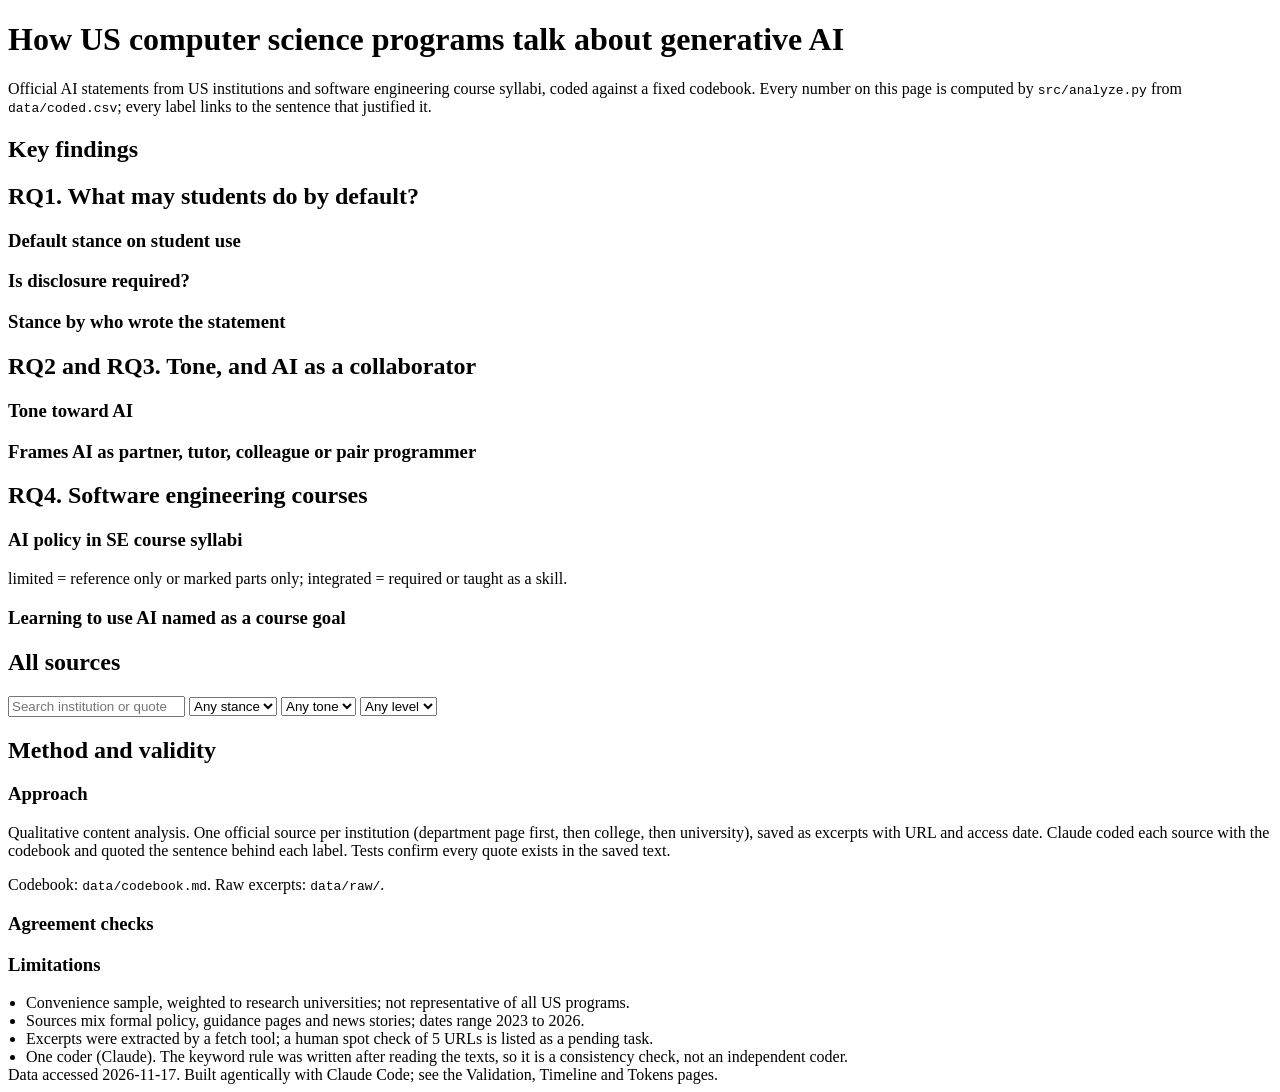
==== docs/index.html @ 12c26025 "P11: blind second coder, live source spot check, review notes, reflection draft, publish Co-Authored" ====
<!doctype html>
<html lang="en">
<head>
<meta charset="utf-8">
<meta name="viewport" content="width=device-width, initial-scale=1">
<title>CS GenAI Policies</title>
<link rel="stylesheet" href="assets/style.css">
</head>
<body>
<main>
  <h1>How US computer science programs talk about generative AI</h1>
  <p class="lede">Official AI statements from <span id="nInst"></span> US institutions and <span id="nSe"></span> software engineering course syllabi, coded against a fixed codebook. Every number on this page is computed by <code>src/analyze.py</code> from <code>data/coded.csv</code>; every label links to the sentence that justified it.</p>

  <div class="tiles" id="tiles"></div>

  <h2>Key findings</h2>
  <div class="card"><ul id="findings" style="margin:0;padding-left:20px"></ul></div>

  <h2>RQ1. What may students do by default?</h2>
  <div class="grid">
    <div class="card"><h3>Default stance on student use</h3><div id="cStance"></div></div>
    <div class="card"><h3>Is disclosure required?</h3><div id="cDisc"></div></div>
  </div>
  <div class="card" style="margin-top:14px"><h3>Stance by who wrote the statement</h3>
    <div class="grid" id="cLevel"></div></div>

  <h2>RQ2 and RQ3. Tone, and AI as a collaborator</h2>
  <div class="grid">
    <div class="card"><h3>Tone toward AI</h3><div id="cTone"></div></div>
    <div class="card"><h3>Frames AI as partner, tutor, colleague or pair programmer</h3><div id="cCollab"></div><div id="collabQuotes" class="note" style="margin-top:10px"></div></div>
  </div>

  <h2>RQ4. Software engineering courses</h2>
  <div class="grid">
    <div class="card"><h3>AI policy in SE course syllabi</h3><div id="cSe"></div>
      <p class="note">limited = reference only or marked parts only; integrated = required or taught as a skill.</p></div>
    <div class="card"><h3>Learning to use AI named as a course goal</h3><div id="cGoal"></div></div>
  </div>
  <div class="tablewrap" style="margin-top:14px" id="tSe"></div>

  <h2>All sources</h2>
  <div class="controls">
    <input type="search" id="q" placeholder="Search institution or quote…" aria-label="Search sources">
    <select id="fStance" aria-label="Filter by stance"><option value="">Any stance</option></select>
    <select id="fTone" aria-label="Filter by tone"><option value="">Any tone</option></select>
    <select id="fLevel" aria-label="Filter by level"><option value="">Any level</option></select>
  </div>
  <p class="note" id="count"></p>
  <div class="tablewrap" id="tSrc"></div>

  <h2>Method and validity</h2>
  <div class="grid">
    <div class="card"><h3>Approach</h3>
      <p>Qualitative content analysis. One official source per institution (department page first, then college, then university), saved as excerpts with URL and access date. Claude coded each source with the codebook and quoted the sentence behind each label. Tests confirm every quote exists in the saved text.</p>
      <p class="note">Codebook: <code>data/codebook.md</code>. Raw excerpts: <code>data/raw/</code>.</p></div>
    <div class="card"><h3>Agreement checks</h3><div id="validity"></div></div>
    <div class="card"><h3>Limitations</h3><ul style="margin:0;padding-left:18px">
      <li>Convenience sample, weighted to research universities; not representative of all US programs.</li>
      <li>Sources mix formal policy, guidance pages and news stories; dates range 2023 to 2026.</li>
      <li>Excerpts were extracted by a fetch tool; a human spot check of 5 URLs is listed as a pending task.</li>
      <li>One coder (Claude). The keyword rule was written after reading the texts, so it is a consistency check, not an independent coder.</li>
    </ul></div>
  </div>
  <footer>Data accessed 2026-11-17. Built agentically with Claude Code; see the Validation, Timeline and Tokens pages.</footer>
</main>
<script src="assets/common.js"></script>
<script src="data/findings.js"></script>
<script>
nav("index.html");
const F = window.DATA_FINDINGS, N = F.n_institutions;
const get = (arr, l) => (arr.find((d) => d.label === l) || { n: 0 }).n;
const pct = (n, d = N) => Math.round((n / d) * 100) + "%";
document.getElementById("nInst").textContent = N;
document.getElementById("nSe").textContent = F.n_se_courses;

const instr = get(F.stance, "instructor_decides"), collabYes = get(F.collaboration, "yes");
const seInt = get(F.se_stance, "integrated"), seProh = get(F.se_stance, "prohibited");
const kv = F.validity.keyword_vs_claude;
document.getElementById("tiles").innerHTML = [
  [N, "institutions coded"],
  [pct(instr), "leave the decision to each instructor"],
  [pct(collabYes), "frame AI as a collaborator"],
  [`${seInt} of ${F.n_se_courses}`, "SE courses integrate or require AI"],
  [kv.kappa.toFixed(2), "kappa, keyword rule vs Claude"],
].map(([v, l]) => `<div class="tile"><div class="v">${v}</div><div class="l">${l}</div></div>`).join("");

const lv = F.stance_by_level, inst = F.institutions;
const deptN = inst.filter((r) => r.level === "department").length, uniN = inst.filter((r) => r.level === "university").length;
const encDept = get(lv.department, "encouraged"), encAll = get(F.stance, "encouraged");
const instrUni = get(lv.university, "instructor_decides");
const pos = get(F.tone, "positive"), cau = get(F.tone, "cautious");
const posDept = inst.filter((r) => r.level === "department" && r.tone === "positive").length;
const posUni = inst.filter((r) => r.level === "university" && r.tone === "positive").length;
const discReq = get(F.disclosure, "required"), discNo = get(F.disclosure, "not_stated");
document.getElementById("findings").innerHTML = [
  `<b>Instructor discretion is the norm.</b> ${instr} of ${N} sources (${pct(instr)}) set no default and hand the decision to each instructor. At the university level this is ${instrUni} of ${uniN}.`,
  `<b>Departments take positions; universities defer.</b> ${encDept === encAll ? "All " + encAll : encDept + " of " + encAll} sources that encourage student use are department pages (${encDept} of ${deptN} department sources). ${get(lv.university, "encouraged") === 0 ? "No" : get(lv.university, "encouraged")} university-level source${get(lv.university, "encouraged") === 1 ? "" : "s"} in the sample encourage${get(lv.university, "encouraged") === 1 ? "s" : ""} use.`,
  `<b>Tone is mostly balanced, rarely negative.</b> ${pos} sources are positive, ${get(F.tone, "balanced")} balanced and ${cau} cautious. Positive tone: departments ${posDept} of ${deptN} (${pct(posDept, deptN)}), universities ${posUni} of ${uniN} (${pct(posUni, uniN)}).`,
  `<b>Collaboration language is a minority view.</b> ${collabYes} of ${N} sources describe AI as a partner, tutor, colleague or pair programmer; the rest call it a tool or a risk.`,
  `<b>Disclosure is not universal.</b> ${discReq} sources require students to disclose AI use; ${discNo} do not mention disclosure at all.`,
  `<b>SE courses are ahead of policy.</b> ${seProh} of ${F.n_se_courses} SE syllabi ban AI outright; ${seInt} integrate or require it, and ${get(F.se_learning_goal, "yes")} name learning to use AI well as a course goal.`,
].map((s) => `<li style="margin:4px 0">${s}</li>`).join("");

barList(document.getElementById("cStance"), F.stance, N);
barList(document.getElementById("cDisc"), F.disclosure, N);
barList(document.getElementById("cTone"), F.tone, N);
barList(document.getElementById("cCollab"), F.collaboration, N);
barList(document.getElementById("cSe"), F.se_stance, F.n_se_courses);
barList(document.getElementById("cGoal"), F.se_learning_goal, F.n_se_courses);
const lvEl = document.getElementById("cLevel");
for (const level of ["department", "college", "university"]) {
  const box = document.createElement("div");
  const n = inst.filter((r) => r.level === level).length;
  box.innerHTML = `<h3 style="font-weight:600">${level} (n=${n})</h3><div></div>`;
  lvEl.appendChild(box);
  barList(box.lastElementChild, lv[level], n);
}
document.getElementById("collabQuotes").innerHTML = inst.filter((r) => r.ai_collaboration === "yes")
  .map((r) => `${esc(r.institution)}: <q>${esc(r.collab_quote)}</q>`).join("<br>");

table(document.getElementById("tSe"), [
  { key: "institution", label: "Institution" },
  { key: "course", label: "Course" },
  { key: "term", label: "Term" },
  { key: "stance", label: "Stance", render: (r) => `<span class="pill">${nice(r.stance)}</span>` },
  { key: "stance_quote", label: "Evidence", render: (r) => `<q>${esc(r.stance_quote)}</q> <a href="${esc(r.url)}" target="_blank" rel="noopener">source</a>` },
], F.se_courses);

const v = F.validity, h = v.blind_vs_claude;
document.getElementById("validity").innerHTML =
  `<p><b>Keyword rule vs Claude (stance):</b> ${kv.agree}/${kv.n} agree, Cohen's kappa ${kv.kappa.toFixed(3)}.</p>
   <details><summary>${kv.disagreements.length} disagreements</summary><ul>${kv.disagreements.map((d) => `<li>${esc(d.institution)}: Claude <i>${nice(d.claude)}</i>, rule <i>${nice(d.keyword)}</i></li>`).join("")}</ul></details>
   <p><b>Blind second coder (${h.sample_size} rows):</b> ${h.status === "pending" ? '<span class="pill skip">pending</span> <code>data/blind_labels.csv</code> is empty' :
     ["stance", "tone", "ai_collaboration"].map((k) => `${nice(k)} ${h[k].agree}/${h[k].n}, kappa ${h[k].kappa == null ? "n/a" : h[k].kappa.toFixed(2)}`).join("; ")}</p>
   <p class="note">The second coder was a fresh Claude session given only the codebook and the 10 raw excerpt files; it never saw the main labels. It is an independent pass, not a human coder, so it tests whether the codebook is clear rather than whether the labels match human judgment.</p>
   ${h.disagreements && h.disagreements.length ? `<details><summary>${h.disagreements.length} blind coder disagreements</summary><ul>${h.disagreements.map((d) => `<li>${esc(d.id)} (${nice(d.field)}): main <i>${nice(d.main)}</i>, blind <i>${nice(d.blind)}</i></li>`).join("")}</ul></details>` : ""}`;

for (const [id, key] of [["fStance", "stance"], ["fTone", "tone"], ["fLevel", "level"]]) {
  const s = document.getElementById(id);
  [...new Set(inst.map((r) => r[key]))].sort().forEach((x) => s.insertAdjacentHTML("beforeend", `<option value="${x}">${nice(x)}</option>`));
  s.addEventListener("change", drawSrc);
}
document.getElementById("q").addEventListener("input", drawSrc);
function drawSrc() {
  const q = document.getElementById("q").value.toLowerCase();
  const fs = document.getElementById("fStance").value, ft = document.getElementById("fTone").value, fl = document.getElementById("fLevel").value;
  const rows = inst.filter((r) => (!fs || r.stance === fs) && (!ft || r.tone === ft) && (!fl || r.level === fl) &&
    (!q || [r.institution, r.stance_quote, r.tone_quote, r.collab_quote, r.coder_note].join(" ").toLowerCase().includes(q)));
  document.getElementById("count").textContent = `${rows.length} of ${N} sources`;
  table(document.getElementById("tSrc"), [
    { key: "institution", label: "Institution", render: (r) => `<b>${esc(r.institution)}</b><br><span class="note">${esc(nice(r.inst_type))}</span>` },
    { key: "level", label: "Level" },
    { key: "stance", label: "Stance", render: (r) => `<span class="pill">${nice(r.stance)}</span><br><q>${esc(r.stance_quote)}</q>` },
    { key: "tone", label: "Tone", render: (r) => `<span class="pill">${r.tone}</span><br><q>${esc(r.tone_quote)}</q>` },
    { key: "ai_collaboration", label: "Collab." },
    { key: "disclosure", label: "Disclosure", render: (r) => nice(r.disclosure) },
    { key: "source_title", label: "Source", render: (r) => `<a href="${esc(r.url.split(" ;")[0])}" target="_blank" rel="noopener">${esc(r.source_title)}</a><br><span class="note">${esc(r.source_date || "date not shown")}</span>${r.coder_note ? `<br><span class="note">Note: ${esc(r.coder_note)}</span>` : ""}` },
  ], rows);
}
drawSrc();
</script>
</body>
</html>
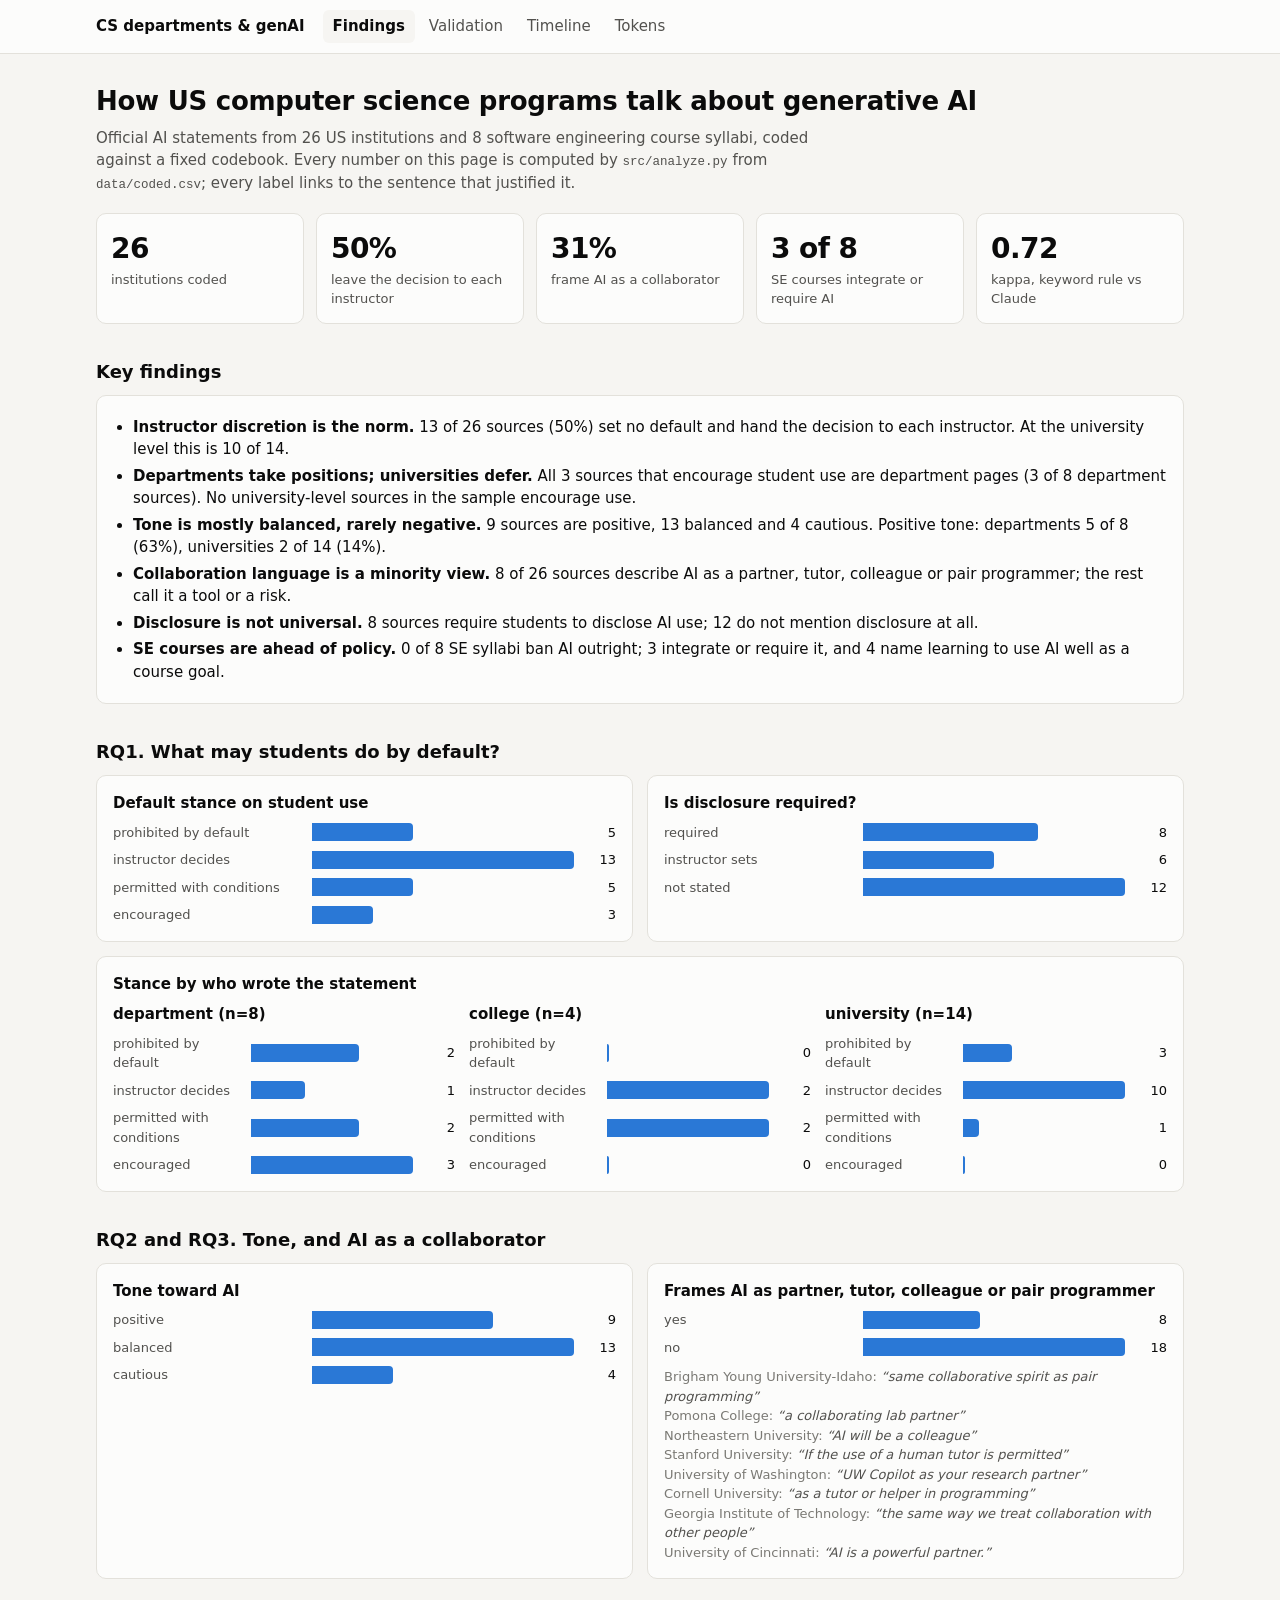
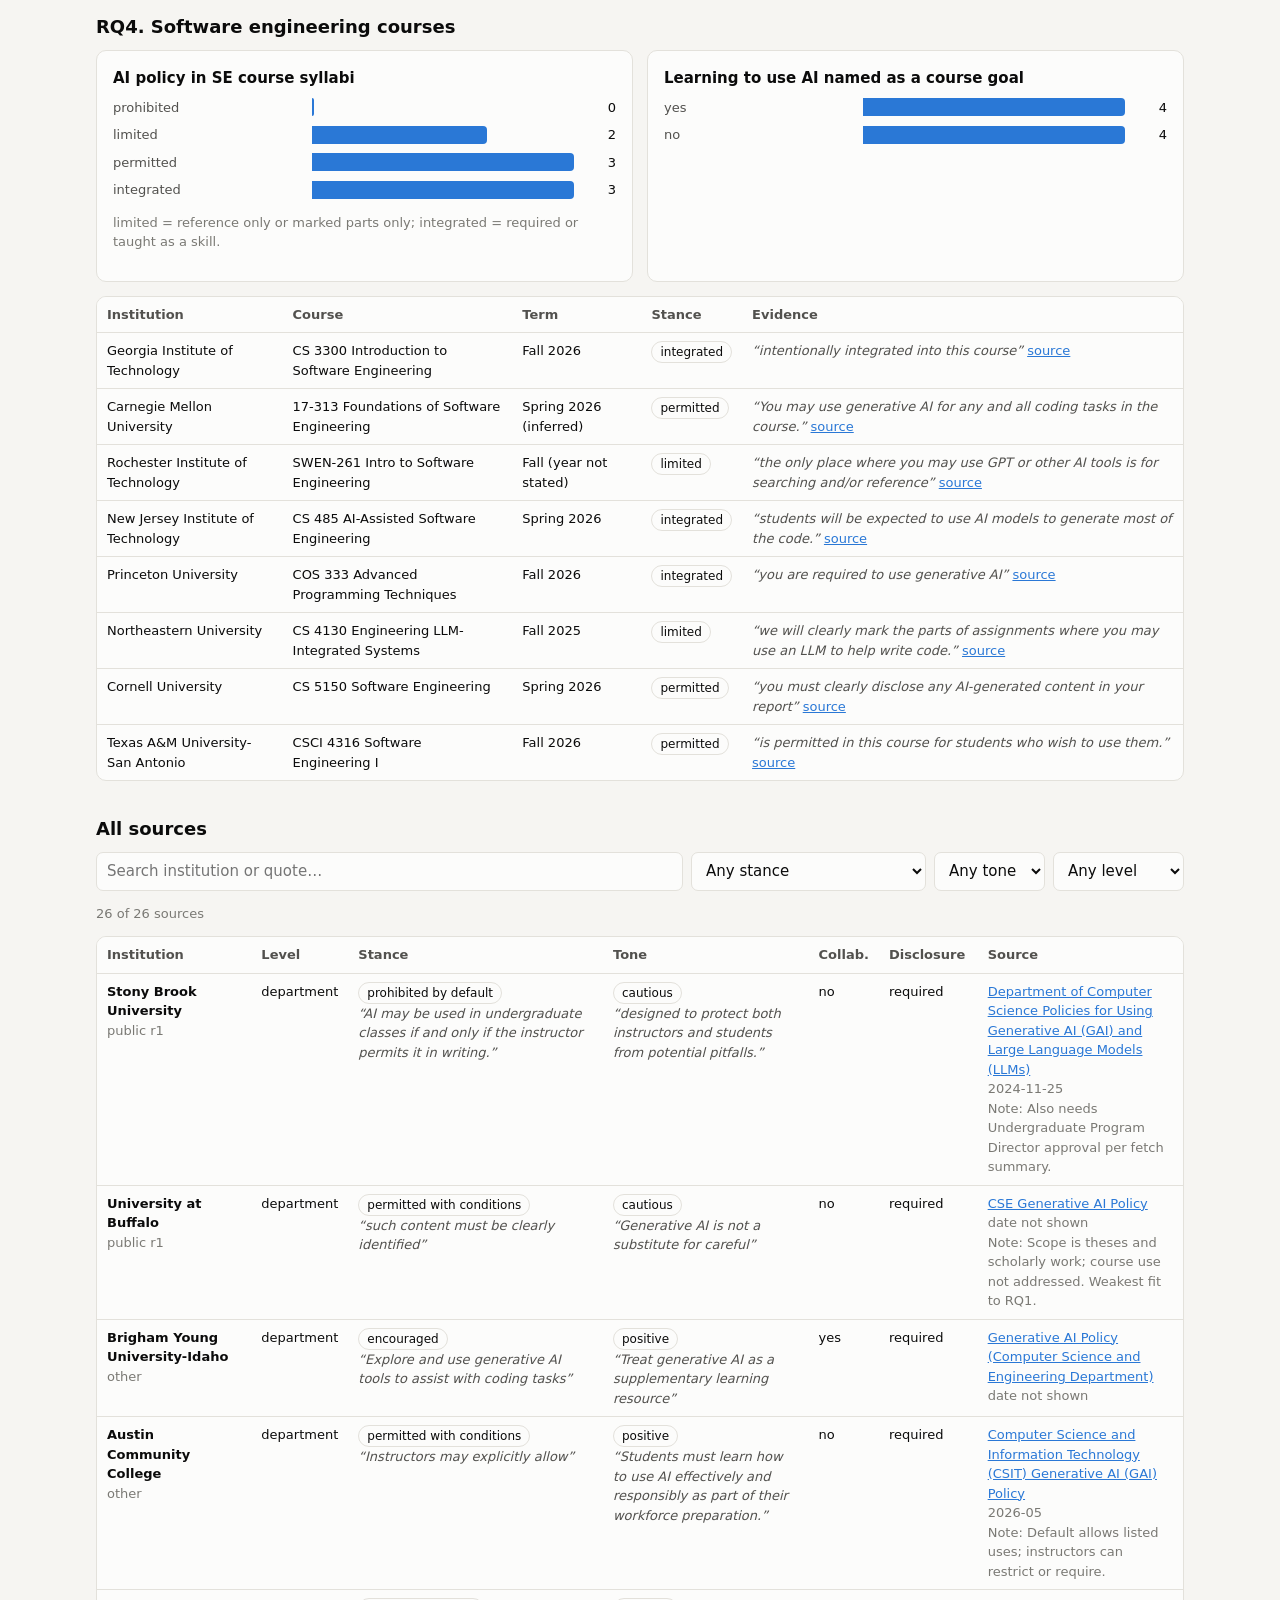
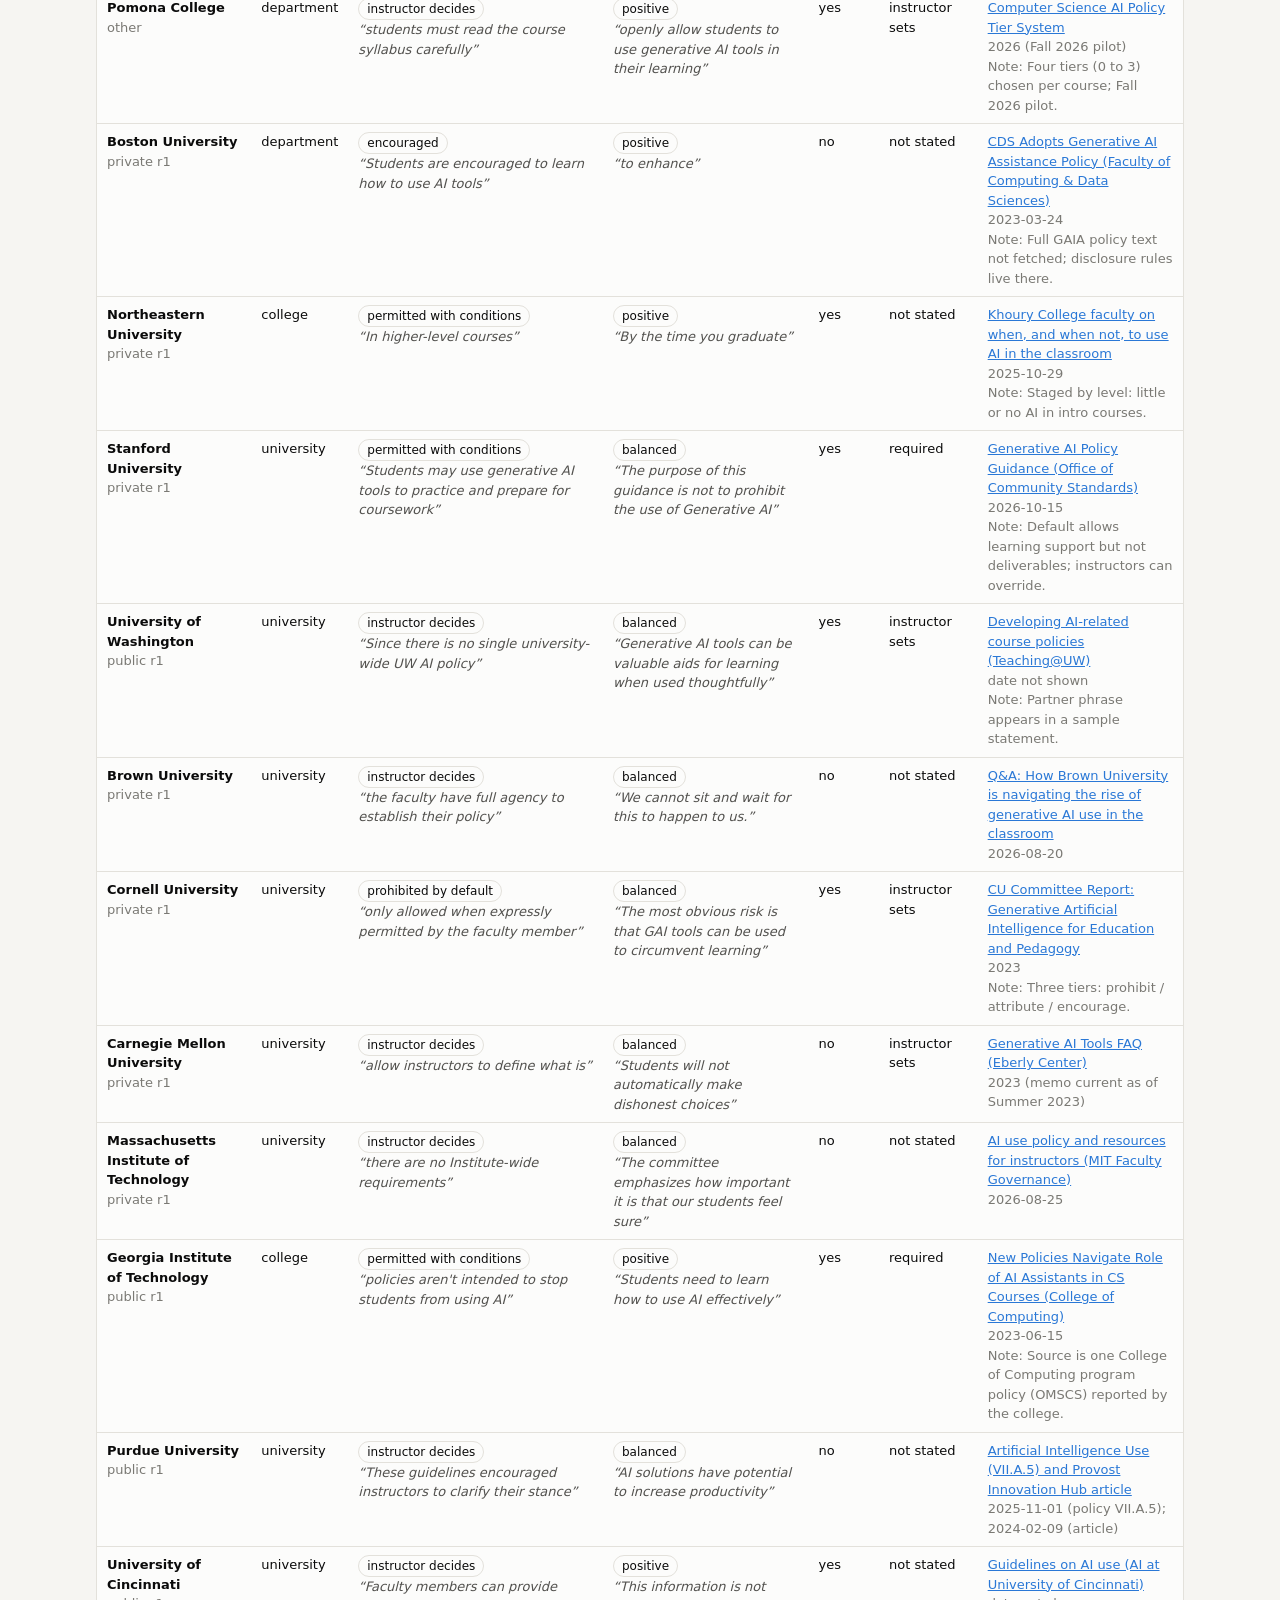
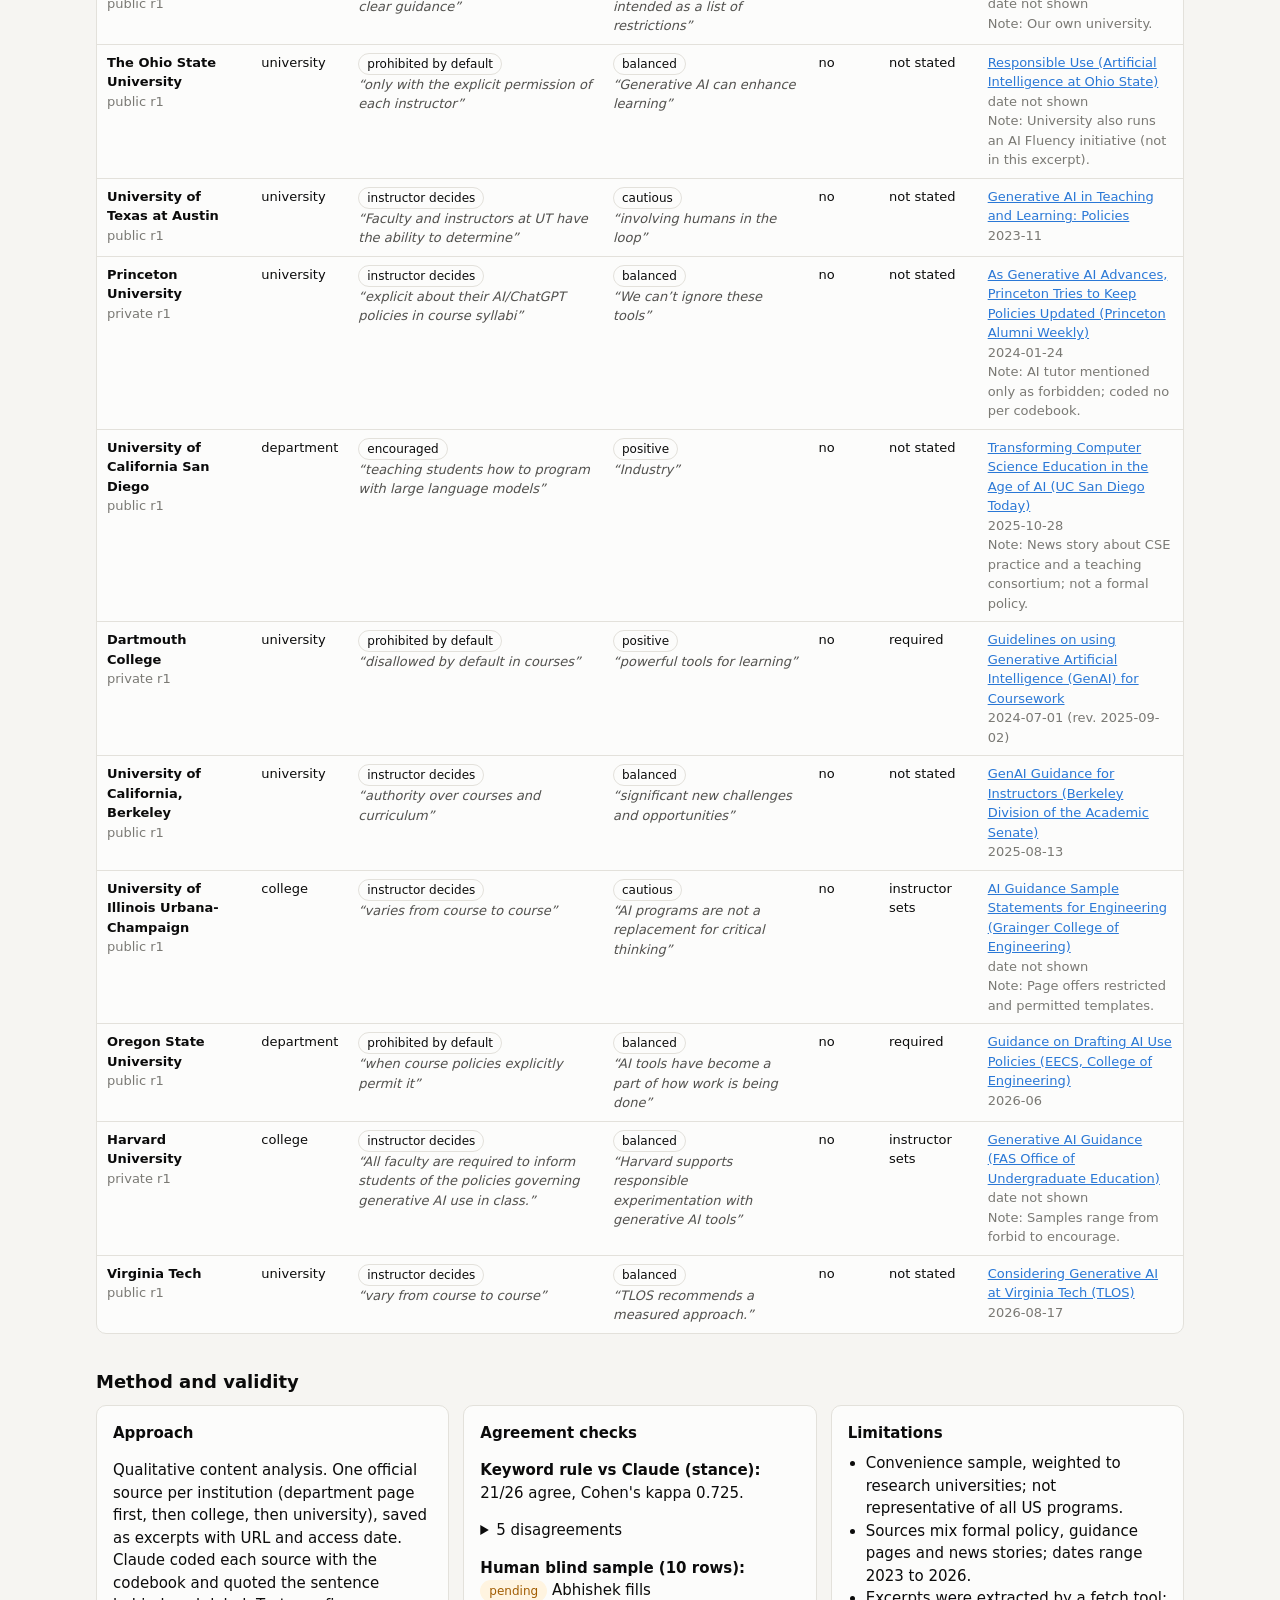
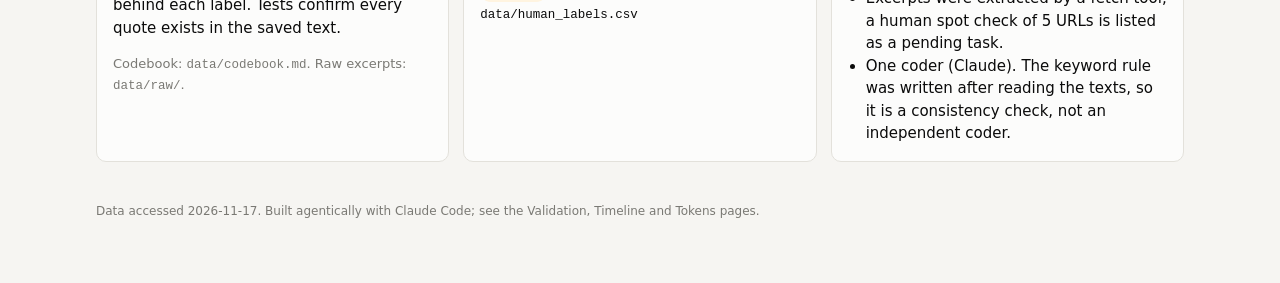
==== commit 1eb3aafe: "Project 2: CS genAI policy analysis, dashboard, validation, timeline and token pages Co-Authored-By:" ====
--- a/docs/index.html
+++ b/docs/index.html
@@ -126,14 +126,12 @@
   { key: "stance_quote", label: "Evidence", render: (r) => `<q>${esc(r.stance_quote)}</q> <a href="${esc(r.url)}" target="_blank" rel="noopener">source</a>` },
 ], F.se_courses);
 
-const v = F.validity, h = v.blind_vs_claude;
+const v = F.validity, h = v.human_vs_claude;
 document.getElementById("validity").innerHTML =
   `<p><b>Keyword rule vs Claude (stance):</b> ${kv.agree}/${kv.n} agree, Cohen's kappa ${kv.kappa.toFixed(3)}.</p>
    <details><summary>${kv.disagreements.length} disagreements</summary><ul>${kv.disagreements.map((d) => `<li>${esc(d.institution)}: Claude <i>${nice(d.claude)}</i>, rule <i>${nice(d.keyword)}</i></li>`).join("")}</ul></details>
-   <p><b>Blind second coder (${h.sample_size} rows):</b> ${h.status === "pending" ? '<span class="pill skip">pending</span> <code>data/blind_labels.csv</code> is empty' :
-     ["stance", "tone", "ai_collaboration"].map((k) => `${nice(k)} ${h[k].agree}/${h[k].n}, kappa ${h[k].kappa == null ? "n/a" : h[k].kappa.toFixed(2)}`).join("; ")}</p>
-   <p class="note">The second coder was a fresh Claude session given only the codebook and the 10 raw excerpt files; it never saw the main labels. It is an independent pass, not a human coder, so it tests whether the codebook is clear rather than whether the labels match human judgment.</p>
-   ${h.disagreements && h.disagreements.length ? `<details><summary>${h.disagreements.length} blind coder disagreements</summary><ul>${h.disagreements.map((d) => `<li>${esc(d.id)} (${nice(d.field)}): main <i>${nice(d.main)}</i>, blind <i>${nice(d.blind)}</i></li>`).join("")}</ul></details>` : ""}`;
+   <p><b>Human blind sample (${h.sample_size} rows):</b> ${h.status === "pending" ? '<span class="pill skip">pending</span> Abhishek fills <code>data/human_labels.csv</code>' :
+     ["stance", "tone", "ai_collaboration"].map((k) => `${nice(k)} ${h[k].agree}/${h[k].n}, kappa ${h[k].kappa == null ? "n/a" : h[k].kappa.toFixed(2)}`).join("; ")}</p>`;
 
 for (const [id, key] of [["fStance", "stance"], ["fTone", "tone"], ["fLevel", "level"]]) {
   const s = document.getElementById(id);
--- a/docs/assets/style.css
+++ b/docs/assets/style.css
@@ -0,0 +1,82 @@
+:root {
+  color-scheme: light;
+  --bg: #f6f5f2;
+  --surface: #fcfcfb;
+  --border: #e3e1db;
+  --text: #0b0b0b;
+  --text-2: #52514e;
+  --muted: #7a7974;
+  --accent: #2a78d6;
+  --s1: #2a78d6; --s2: #eb6834; --s3: #1baf7a; --s4: #eda100;
+  --good: #1a7f37; --bad: #c62828; --warn: #a15c00;
+  --good-bg: #e6f4ea; --bad-bg: #fdecea; --warn-bg: #fff4e0;
+  --mono: ui-monospace, "Cascadia Code", Consolas, monospace;
+}
+@media (prefers-color-scheme: dark) {
+  :root:not([data-theme="light"]) {
+    color-scheme: dark;
+    --bg: #121211; --surface: #1a1a19; --border: #2e2d2b;
+    --text: #f0efec; --text-2: #c3c2b7; --muted: #8f8e88; --accent: #3987e5;
+    --s1: #3987e5; --s2: #d95926; --s3: #199e70; --s4: #c98500;
+    --good: #5cc97a; --bad: #ff7b72; --warn: #e0a040;
+    --good-bg: #16301e; --bad-bg: #3a1a18; --warn-bg: #33270f;
+  }
+}
+:root[data-theme="dark"] {
+  color-scheme: dark;
+  --bg: #121211; --surface: #1a1a19; --border: #2e2d2b;
+  --text: #f0efec; --text-2: #c3c2b7; --muted: #8f8e88; --accent: #3987e5;
+  --s1: #3987e5; --s2: #d95926; --s3: #199e70; --s4: #c98500;
+  --good: #5cc97a; --bad: #ff7b72; --warn: #e0a040;
+  --good-bg: #16301e; --bad-bg: #3a1a18; --warn-bg: #33270f;
+}
+* { box-sizing: border-box; }
+body { margin: 0; background: var(--bg); color: var(--text); font: 15px/1.5 system-ui, -apple-system, "Segoe UI", sans-serif; }
+a { color: var(--accent); }
+header.top { background: var(--surface); border-bottom: 1px solid var(--border); position: sticky; top: 0; z-index: 5; }
+header.top .in { max-width: 1120px; margin: 0 auto; padding: 10px 16px; display: flex; gap: 18px; align-items: center; flex-wrap: wrap; }
+header.top .brand { font-weight: 650; }
+header.top nav { display: flex; gap: 4px; flex-wrap: wrap; }
+header.top nav a { text-decoration: none; color: var(--text-2); padding: 5px 10px; border-radius: 6px; }
+header.top nav a.on { background: var(--bg); color: var(--text); font-weight: 600; }
+main { max-width: 1120px; margin: 0 auto; padding: 24px 16px 64px; }
+h1 { font-size: 26px; margin: 4px 0 6px; letter-spacing: -0.01em; }
+h2 { font-size: 18px; margin: 34px 0 10px; }
+h3 { font-size: 15px; margin: 0 0 8px; }
+.lede { color: var(--text-2); max-width: 760px; margin: 0 0 18px; }
+.grid { display: grid; gap: 14px; grid-template-columns: repeat(auto-fit, minmax(300px, 1fr)); }
+.card { background: var(--surface); border: 1px solid var(--border); border-radius: 10px; padding: 16px; min-width: 0; }
+.tiles { display: grid; gap: 12px; grid-template-columns: repeat(auto-fit, minmax(160px, 1fr)); }
+.tile { background: var(--surface); border: 1px solid var(--border); border-radius: 10px; padding: 14px; }
+.tile .v { font-size: 28px; font-weight: 650; letter-spacing: -0.02em; }
+.tile .l { color: var(--text-2); font-size: 13px; }
+.note { color: var(--muted); font-size: 13px; }
+.bars { display: grid; gap: 8px; }
+.bar { display: grid; grid-template-columns: minmax(110px, 38%) 1fr 34px; gap: 8px; align-items: center; font-size: 13px; }
+.bar .lab { color: var(--text-2); overflow-wrap: anywhere; }
+.bar .track { height: 18px; position: relative; }
+.bar .fill { display: block; height: 100%; background: var(--s1); border-radius: 0 4px 4px 0; min-width: 2px; }
+.bar .num { text-align: right; font-variant-numeric: tabular-nums; }
+.bar:hover .fill { filter: brightness(1.12); }
+.controls { display: flex; gap: 8px; flex-wrap: wrap; margin: 8px 0 12px; }
+input[type=search], select { font: inherit; padding: 7px 10px; border: 1px solid var(--border); border-radius: 7px; background: var(--surface); color: var(--text); }
+input[type=search] { flex: 1 1 220px; }
+.tablewrap { overflow-x: auto; border: 1px solid var(--border); border-radius: 10px; background: var(--surface); }
+table { border-collapse: collapse; width: 100%; font-size: 13px; }
+th, td { text-align: left; padding: 8px 10px; border-bottom: 1px solid var(--border); vertical-align: top; }
+th { color: var(--text-2); font-weight: 600; position: sticky; top: 0; background: var(--surface); cursor: pointer; white-space: nowrap; }
+tr:last-child td { border-bottom: 0; }
+.pill { display: inline-block; padding: 1px 8px; border-radius: 999px; font-size: 12px; border: 1px solid var(--border); white-space: nowrap; }
+.pass { color: var(--good); background: var(--good-bg); border-color: transparent; }
+.fail { color: var(--bad); background: var(--bad-bg); border-color: transparent; }
+.skip { color: var(--warn); background: var(--warn-bg); border-color: transparent; }
+q, .quote { color: var(--text-2); font-style: italic; }
+code, .mono { font-family: var(--mono); font-size: 12.5px; }
+details { margin: 6px 0; }
+summary { cursor: pointer; }
+.legend { display: flex; gap: 14px; flex-wrap: wrap; font-size: 13px; color: var(--text-2); margin: 6px 0; }
+.legend i { display: inline-block; width: 11px; height: 11px; border-radius: 3px; margin-right: 5px; vertical-align: -1px; }
+.tip { position: fixed; pointer-events: none; background: var(--text); color: var(--bg); padding: 6px 9px; border-radius: 6px; font-size: 12px; max-width: 280px; z-index: 20; display: none; }
+.callout { border-left: 3px solid var(--accent); padding: 8px 12px; background: var(--surface); border-radius: 0 8px 8px 0; margin: 10px 0; }
+svg text { fill: var(--text-2); font-size: 11px; }
+footer { color: var(--muted); font-size: 12px; margin-top: 40px; }
